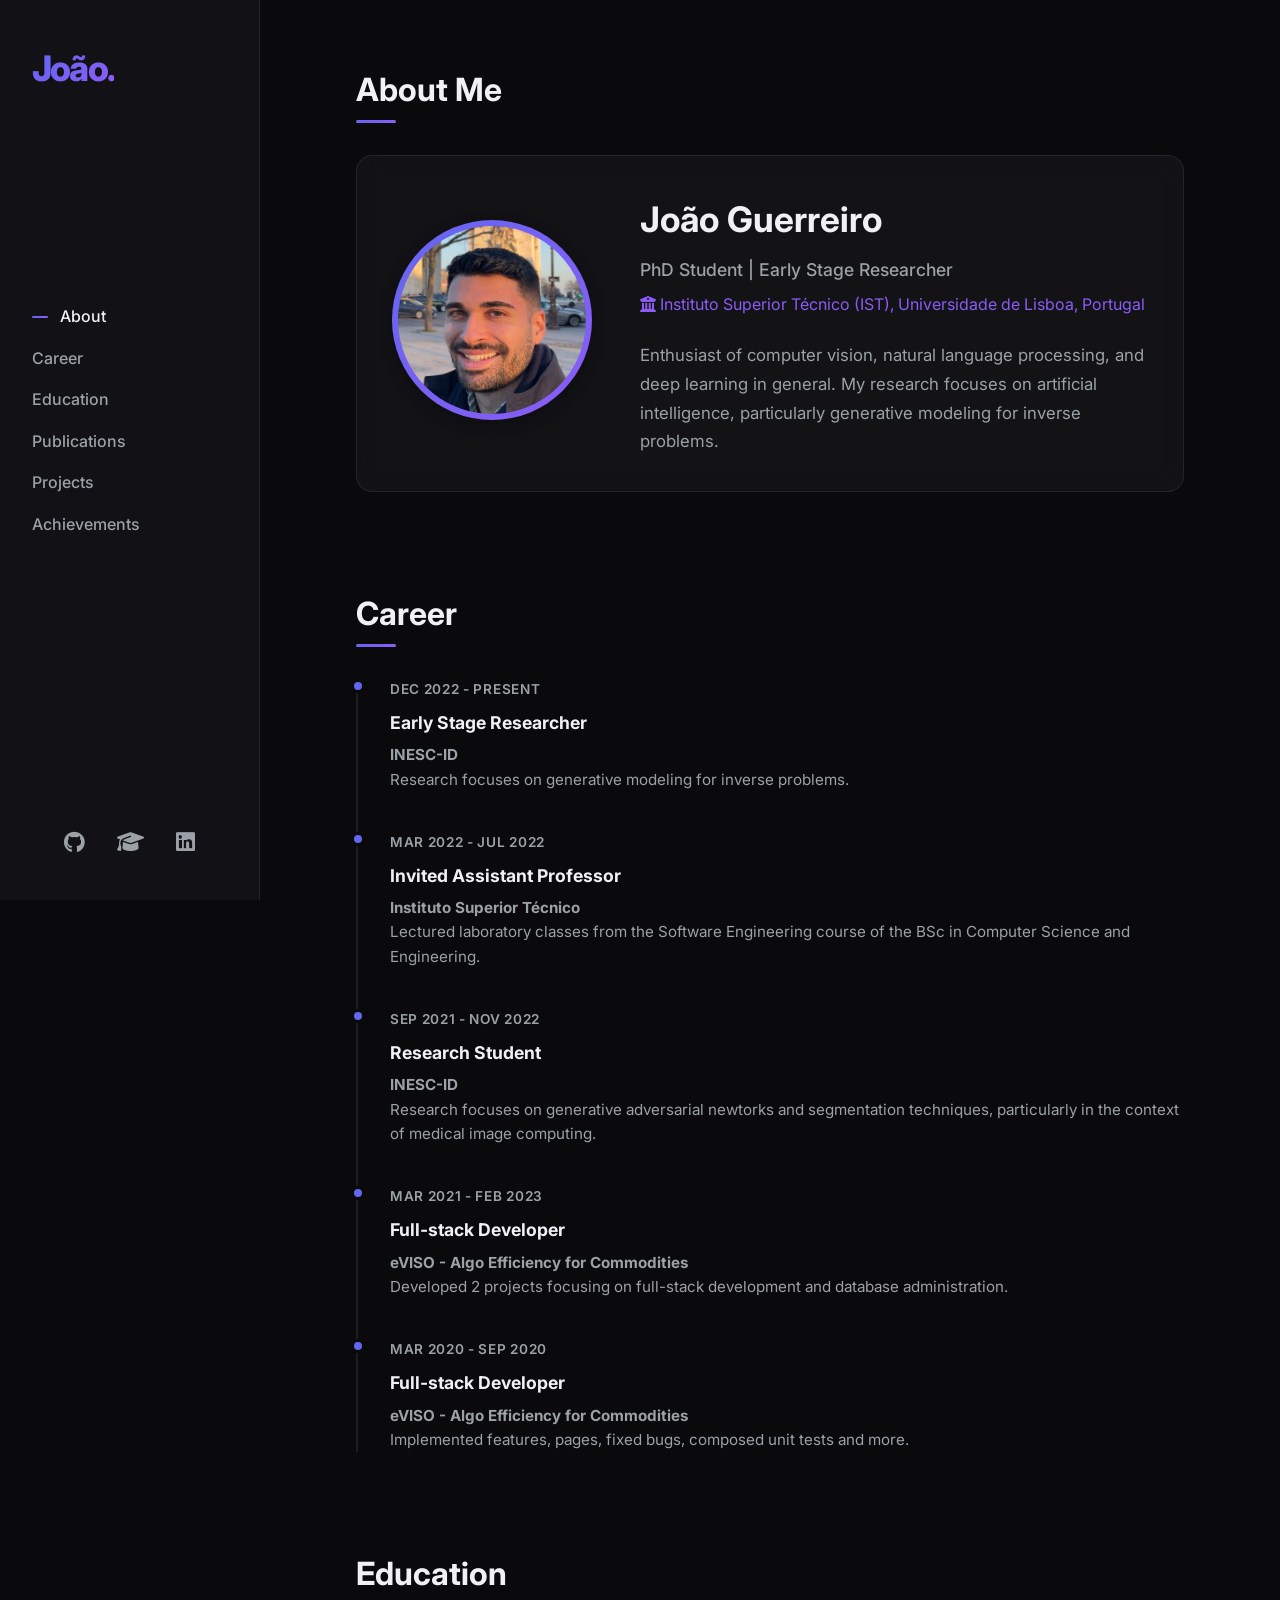
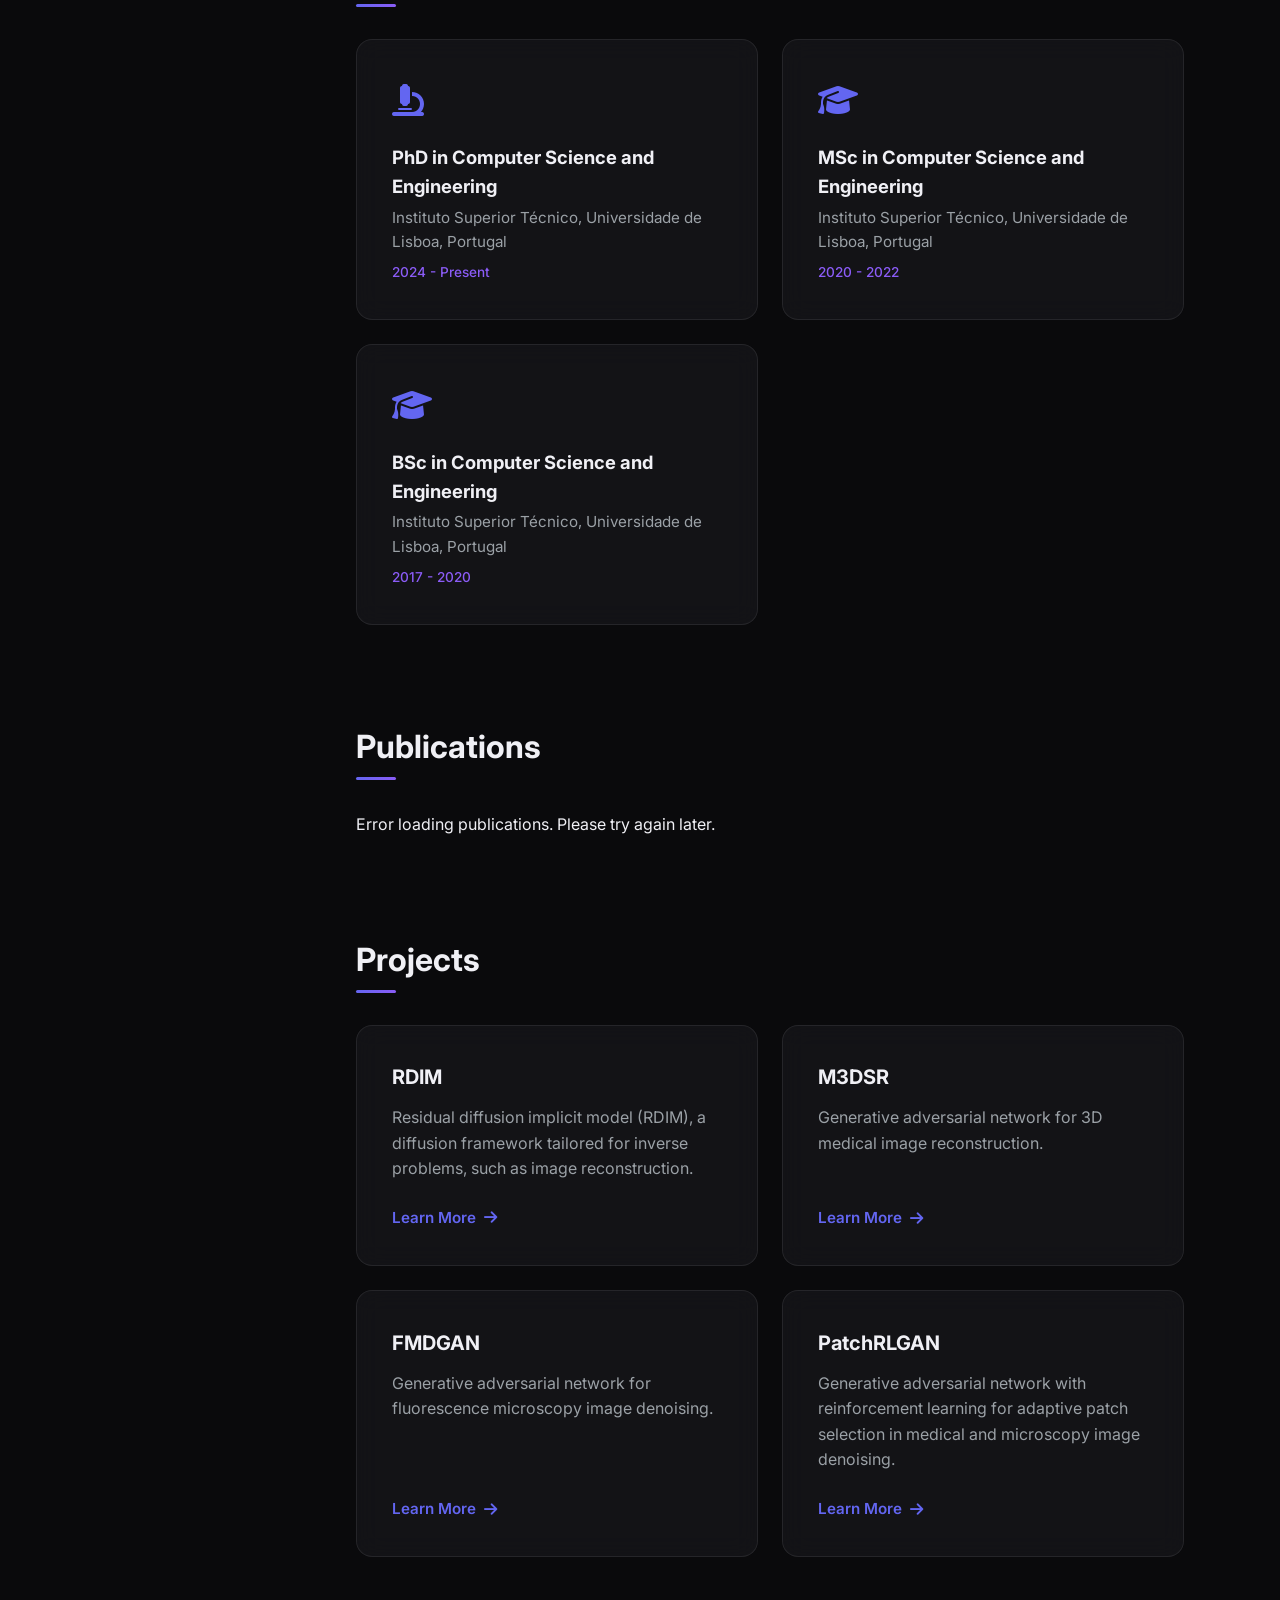
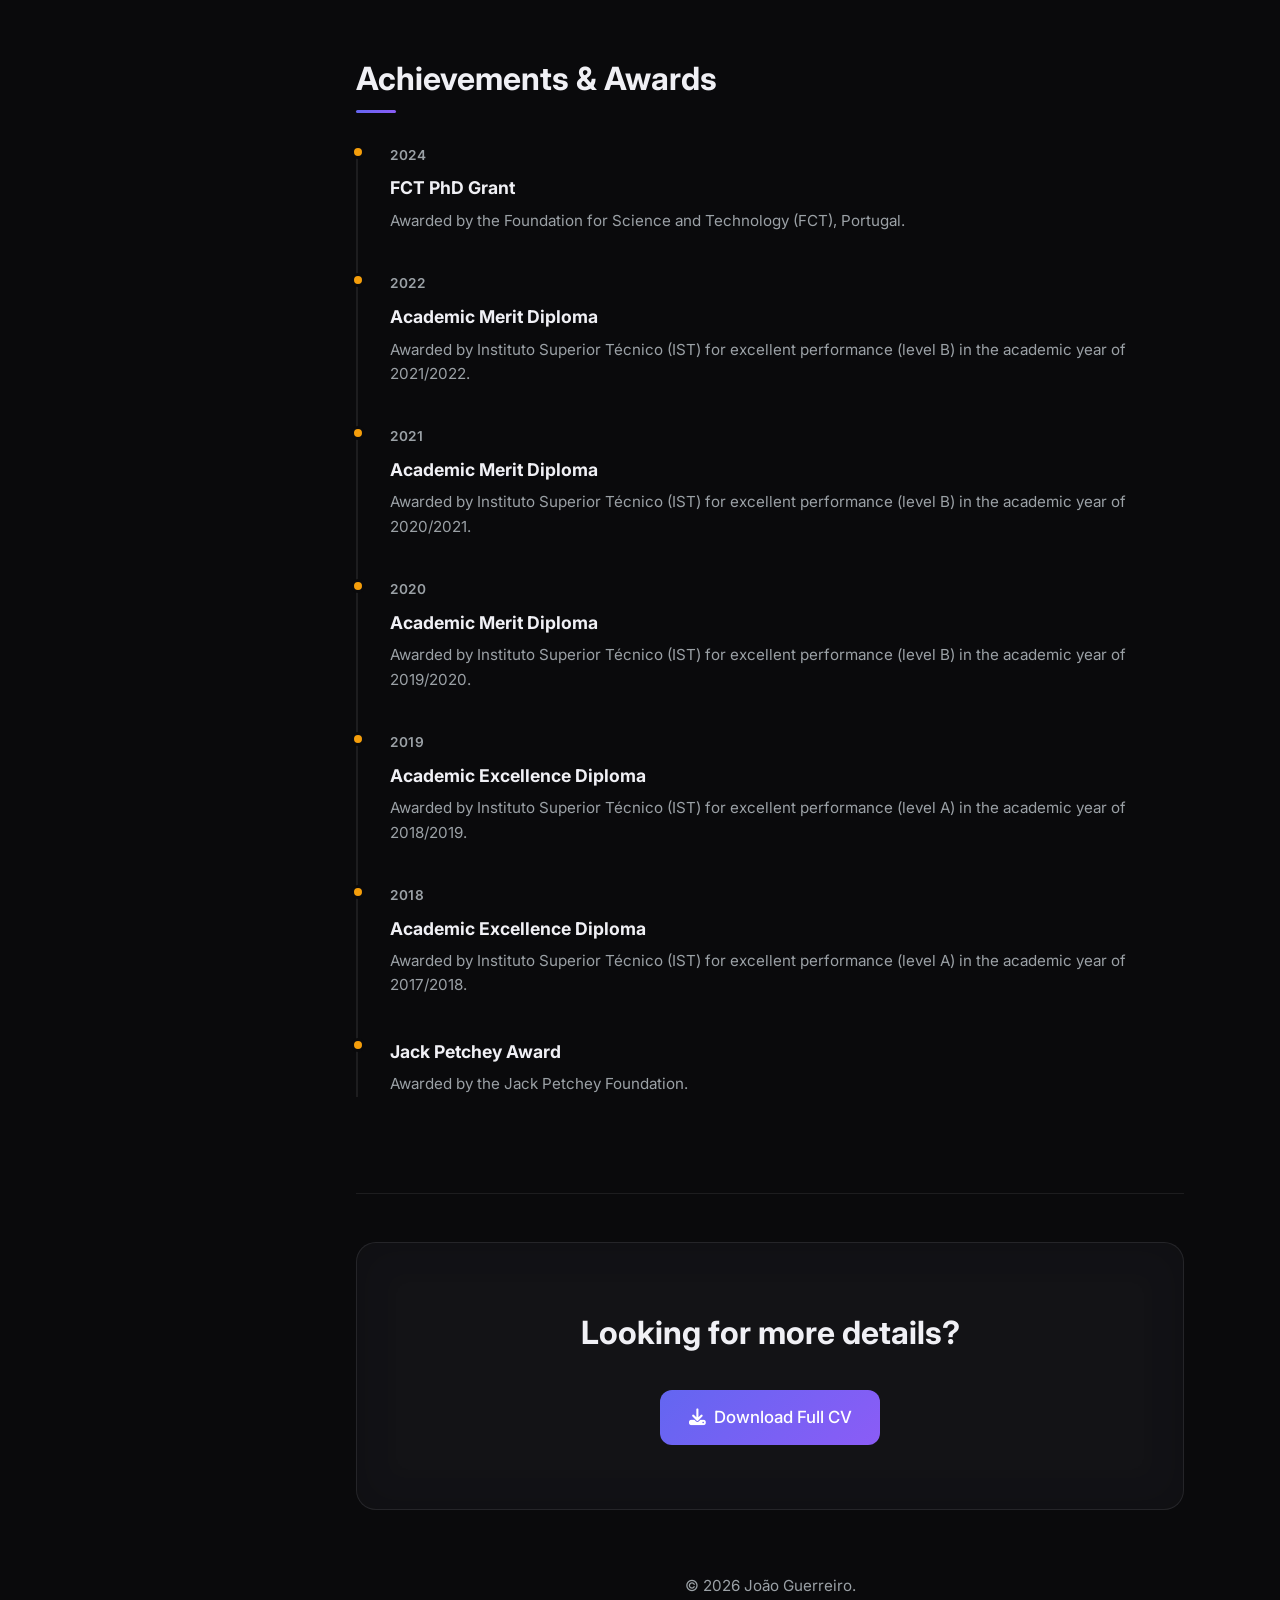
==== index.html @ 3d64bba7 "Initial portfolio commit" ====
<!DOCTYPE html>
<html lang="en">

<head>
    <meta charset="UTF-8">
    <meta name="viewport" content="width=device-width, initial-scale=1.0">
    <title>João Guerreiro | PhD Researcher</title>
    <meta name="description"
        content="Academic portfolio of João Guerreiro, PhD Researcher in Computer Science and Engineering at IST ULisboa.">
    <link rel="stylesheet" href="styles.css">
    <!-- Google Fonts: Inter -->
    <link href="https://fonts.googleapis.com/css2?family=Inter:wght@300;400;500;600;700&display=swap" rel="stylesheet">
    <!-- Font Awesome for Icons -->
    <link rel="stylesheet" href="https://cdnjs.cloudflare.com/ajax/libs/font-awesome/6.4.0/css/all.min.css">
</head>

<body>
    <!-- Sidebar Navigation -->
    <nav class="sidebar">
        <div class="logo">
            <a href="#about" class="gradient-text">João.</a>
        </div>
        <ul class="nav-links">
            <li><a href="#about" class="active">About</a></li>
            <!--li><a href="#news">News</a></li-->
            <li><a href="#career">Career</a></li>
            <li><a href="#education">Education</a></li>
            <li><a href="#publications">Publications</a></li>
            <li><a href="#projects">Projects</a></li>
            <li><a href="#achievements">Achievements</a></li>
        </ul>
        <div class="social-icons">
            <a href="https://github.com/joaolcguerreiro" target="_blank" aria-label="GitHub"><i
                    class="fab fa-github"></i></a>
            <a href="https://scholar.google.com/citations?user=a89cK-wAAAAJ" target="_blank"
                aria-label="Google Scholar"><i class="fas fa-graduation-cap"></i></a>
            <a href="https://www.linkedin.com/in/jo%C3%A3o-guerreiro-5097aa1a2/" target="_blank"
                aria-label="LinkedIn"><i class="fab fa-linkedin"></i></a>
        </div>
    </nav>

    <!-- Main Content Area -->
    <main class="content">
        <!-- About Section -->
        <section id="about" class="section fade-in">
            <h1 class="section-title">About Me</h1>
            <div class="profile-card glossy-card">
                <div class="profile-layout">
                    <div class="profile-pic">
                        <img src="profile.jpg" alt="João Guerreiro"
                            onerror="this.src='https://scholar.googleusercontent.com/citations?view_op=view_photo&user=a89cK-wAAAAJ&citpid=1'">
                    </div>
                    <div class="profile-content">
                        <h2>João Guerreiro</h2>
                        <p class="role">PhD Student | Early Stage Researcher</p>
                        <p class="institution"><i class="fas fa-university"></i> Instituto Superior Técnico (IST),
                            Universidade de Lisboa, Portugal</p>
                        <div class="profile-bio">
                            <p>Enthusiast of computer vision, natural language processing, and deep learning in general.
                                My research focuses on artificial intelligence, particularly generative modeling for
                                inverse problems.</p>
                        </div>
                    </div>
                </div>
            </div>
        </section>

        <!-- News Section -->
        <!--section id="news" class="section fade-in">
            <h1 class="section-title">News</h1>
            <div class="timeline">
                <div class="timeline-item">
                    <div class="timeline-dot"></div>
                    <div class="timeline-date">April 2026</div>
                    <div class="timeline-content">
                        <h4>Launched Academic Portfolio</h4>
                        <p>Welcome to my newly designed personal webpage!</p>
                    </div>
                </div>
                <div class="timeline-item">
                    <div class="timeline-dot"></div>
                    <div class="timeline-date">Add Your Latest News Here</div>
                    <div class="timeline-content">
                        <h4>[News Title]</h4>
                        <p>[Short description of an accepted paper, a talk given, or a new role starting]</p>
                    </div>
                </div>
            </div>
        </section-->

        <!-- Career Section -->
        <section id="career" class="section fade-in">
            <h1 class="section-title">Career</h1>
            <div class="timeline">
                <div class="timeline-item">
                    <div class="timeline-dot"></div>
                    <div class="timeline-date">Dec 2022 - Present</div>
                    <div class="timeline-content">
                        <h4>Early Stage Researcher</h4>
                        <p><strong>INESC-ID</strong><br>
                            Research focuses on generative modeling for inverse problems.</p>
                    </div>
                </div>
                <div class="timeline-item">
                    <div class="timeline-dot"></div>
                    <div class="timeline-date">Mar 2022 - Jul 2022</div>
                    <div class="timeline-content">
                        <h4>Invited Assistant Professor</h4>
                        <p><strong>Instituto Superior Técnico</strong><br>
                            Lectured laboratory classes from the Software Engineering course of the BSc in
                            Computer Science and Engineering.</p>
                    </div>
                </div>
                <div class="timeline-item">
                    <div class="timeline-dot"></div>
                    <div class="timeline-date">Sep 2021 - Nov 2022</div>
                    <div class="timeline-content">
                        <h4>Research Student</h4>
                        <p><strong>INESC-ID</strong><br>
                            Research focuses on generative adversarial newtorks and segmentation techniques,
                            particularly in the context of
                            medical image computing.</p>
                    </div>
                </div>
                <div class="timeline-item">
                    <div class="timeline-dot"></div>
                    <div class="timeline-date">Mar 2021 - Feb 2023</div>
                    <div class="timeline-content">
                        <h4>Full-stack Developer</h4>
                        <p><strong>eVISO - Algo Efficiency for Commodities</strong><br>
                            Developed 2 projects focusing on full-stack development and database administration.</p>
                    </div>
                </div>
                <div class="timeline-item">
                    <div class="timeline-dot"></div>
                    <div class="timeline-date">Mar 2020 - Sep 2020</div>
                    <div class="timeline-content">
                        <h4>Full-stack Developer</h4>
                        <p><strong>eVISO - Algo Efficiency for Commodities</strong><br>
                            Implemented features, pages, fixed bugs, composed unit tests and more.</p>
                    </div>
                </div>

                <!-- EXAMPLE TEMPLATE FOR FUTURE ROLES -->
                <!--
                <div class="timeline-item">
                    <div class="timeline-dot"></div>
                    <div class="timeline-date">Month Year - Month Year</div>
                    <div class="timeline-content">
                        <h4>Your Role Title</h4>
                        <p><strong>Company / Institution</strong><br>
                        Description of your work, projects, and achievements.</p>
                    </div>
                </div>
                -->
            </div>
        </section>

        <!-- Education Section -->

        <section id="education" class="section fade-in">
            <h1 class="section-title">Education</h1>
            <div class="education-grid">
                <div class="edu-card glossy-card">
                    <div class="edu-icon"><i class="fas fa-microscope"></i></div>
                    <div class="edu-details">
                        <h3>PhD in Computer Science and Engineering</h3>
                        <p class="edu-school">Instituto Superior Técnico, Universidade de Lisboa, Portugal</p>
                        <p class="edu-date">2024 - Present</p>
                    </div>
                </div>
                <div class="edu-card glossy-card">
                    <div class="edu-icon"><i class="fas fa-graduation-cap"></i></div>
                    <div class="edu-details">
                        <h3>MSc in Computer Science and Engineering</h3>
                        <p class="edu-school">Instituto Superior Técnico, Universidade de Lisboa, Portugal</p>
                        <p class="edu-date">2020 - 2022</p>
                    </div>
                </div>
                <div class="edu-card glossy-card">
                    <div class="edu-icon"><i class="fas fa-graduation-cap"></i></div>
                    <div class="edu-details">
                        <h3>BSc in Computer Science and Engineering</h3>
                        <p class="edu-school">Instituto Superior Técnico, Universidade de Lisboa, Portugal</p>
                        <p class="edu-date">2017 - 2020</p>
                    </div>
                </div>
            </div>
        </section>

        <!-- Publications Section -->
        <section id="publications" class="section fade-in">
            <h1 class="section-title">Publications</h1>
            <div class="papers-list" id="publications-container">
                <p>Loading publications from Google Scholar...</p>
                <!-- JS will populate these -->
            </div>
        </section>

        <!-- Projects Section -->
        <section id="projects" class="section fade-in">
            <h1 class="section-title">Projects</h1>
            <div class="projects-grid">
                <div class="project-card glossy-card">
                    <h3>RDIM</h3>
                    <p>Residual diffusion implicit model (RDIM), a diffusion framework tailored for inverse problems,
                        such as image reconstruction.</p>
                    <a href="https://github.com/joaolcguerreiro/RDIM" class="project-link">Learn More <i
                            class="fas fa-arrow-right"></i></a>
                </div>
                <div class="project-card glossy-card">
                    <h3>M3DSR</h3>
                    <p>Generative adversarial network for 3D medical image reconstruction.</p>
                    <a href="https://github.com/joaolcguerreiro/M3DSR" class="project-link">Learn More <i
                            class="fas fa-arrow-right"></i></a>
                </div>
                <div class="project-card glossy-card">
                    <h3>FMDGAN</h3>
                    <p>Generative adversarial network for fluorescence microscopy image denoising.</p>
                    <a href="https://github.com/joaolcguerreiro/FMDGAN" class="project-link">Learn More <i
                            class="fas fa-arrow-right"></i></a>
                </div>
                <div class="project-card glossy-card">
                    <h3>PatchRLGAN</h3>
                    <p>Generative adversarial network with reinforcement learning for adaptive patch selection in
                        medical and microscopy image denoising.</p>
                    <a href="https://github.com/joaolcguerreiro/PatchRLGAN" class="project-link">Learn More <i
                            class="fas fa-arrow-right"></i></a>
                </div>
                <!--div class="project-card glossy-card">
                    <h3>Project Alpha</h3>
                    <p>An open-source library for xyz implementations. Used by researchers to optimize training.</p>
                    <a href="#" class="project-link">Learn More <i class="fas fa-arrow-right"></i></a>
                </div-->
            </div>
        </section>

        <!-- Achievements Section -->
        <section id="achievements" class="section fade-in">
            <h1 class="section-title">Achievements & Awards</h1>
            <div class="timeline">
                <div class="timeline-item">
                    <div class="timeline-dot achieve-dot"></div>
                    <div class="timeline-date">2024</div>
                    <div class="timeline-content">
                        <h4>FCT PhD Grant</h4>
                        <p>Awarded by the Foundation for Science and Technology (FCT), Portugal.</p>
                    </div>
                </div>
                <div class="timeline-item">
                    <div class="timeline-dot achieve-dot"></div>
                    <div class="timeline-date">2022</div>
                    <div class="timeline-content">
                        <h4>Academic Merit Diploma</h4>
                        <p>Awarded by Instituto Superior Técnico (IST) for excellent performance (level B) in the
                            academic year of 2021/2022.</p>
                    </div>
                </div>
                <div class="timeline-item">
                    <div class="timeline-dot achieve-dot"></div>
                    <div class="timeline-date">2021</div>
                    <div class="timeline-content">
                        <h4>Academic Merit Diploma</h4>
                        <p>Awarded by Instituto Superior Técnico (IST) for excellent performance (level B) in the
                            academic year of 2020/2021.</p>
                    </div>
                </div>
                <div class="timeline-item">
                    <div class="timeline-dot achieve-dot"></div>
                    <div class="timeline-date">2020</div>
                    <div class="timeline-content">
                        <h4>Academic Merit Diploma</h4>
                        <p>Awarded by Instituto Superior Técnico (IST) for excellent performance (level B) in the
                            academic year of 2019/2020.</p>
                    </div>
                </div>
                <div class="timeline-item">
                    <div class="timeline-dot achieve-dot"></div>
                    <div class="timeline-date">2019</div>
                    <div class="timeline-content">
                        <h4>Academic Excellence Diploma</h4>
                        <p>Awarded by Instituto Superior Técnico (IST) for excellent performance (level A) in the
                            academic year of 2018/2019.</p>
                    </div>
                </div>
                <div class="timeline-item">
                    <div class="timeline-dot achieve-dot"></div>
                    <div class="timeline-date">2018</div>
                    <div class="timeline-content">
                        <h4>Academic Excellence Diploma</h4>
                        <p>Awarded by Instituto Superior Técnico (IST) for excellent performance (level A) in the
                            academic year of 2017/2018.</p>
                    </div>
                </div>
                <div class="timeline-item">
                    <div class="timeline-dot achieve-dot"></div>
                    <div class="timeline-content">
                        <h4>Jack Petchey Award</h4>
                        <p>Awarded by the Jack Petchey Foundation.</p>
                    </div>
                </div>
                <!--div class="timeline-item">
                    <div class="timeline-dot achieve-dot"></div>
                    <div class="timeline-date">Year</div>
                    <div class="timeline-content">
                        <h4>Best Paper Award / Honorable Mention</h4>
                        <p>At International Conference on XYZ.</p>
                    </div>
                </div>-->
            </div>
        </section>

        <!-- CV Download / Footer -->
        <footer class="footer fade-in">
            <div class="cv-cta">
                <h2>Looking for more details?</h2>
                <a href="#" class="btn-pill btn-cv"><i class="fas fa-download"></i> Download Full CV</a>
            </div>
            <p>&copy; 2026 João Guerreiro.</p>
        </footer>

    </main>
    <script src="script.js"></script>
</body>

</html>
---- styles.css ----
/* Core Design System & Variables */
:root {
    --bg-main: #0a0a0c;
    --bg-sidebar: #121216;
    --bg-card: rgba(25, 25, 30, 0.6);
    --border-color: rgba(255, 255, 255, 0.08);

    --text-primary: #f0f0f5;
    --text-secondary: #9ba1a6;

    --accent-primary: #6366f1;
    /* Indigo */
    --accent-secondary: #8b5cf6;
    /* Violet */
    --accent-gradient: linear-gradient(135deg, var(--accent-primary), var(--accent-secondary));

    --font-main: 'Inter', -apple-system, BlinkMacSystemFont, "Segoe UI", Roboto, sans-serif;

    --transition-smooth: all 0.3s cubic-bezier(0.4, 0, 0.2, 1);
}

* {
    margin: 0;
    padding: 0;
    box-sizing: border-box;
}

html {
    scroll-behavior: smooth;
}

body {
    font-family: var(--font-main);
    background-color: var(--bg-main);
    color: var(--text-primary);
    display: flex;
    min-height: 100vh;
    line-height: 1.6;
}

/* Layout */
.sidebar {
    width: 260px;
    background-color: var(--bg-sidebar);
    border-right: 1px solid var(--border-color);
    padding: 2.5rem 2rem;
    position: fixed;
    height: 100vh;
    display: flex;
    flex-direction: column;
    justify-content: space-between;
    z-index: 100;
}

.content {
    margin-left: 260px;
    padding: 4rem 6rem;
    max-width: 1200px;
    width: 100%;
}

/* Sidebar Styling */
.logo a {
    font-size: 2.2rem;
    font-weight: 800;
    text-decoration: none;
    letter-spacing: -0.05em;
}

.gradient-text {
    background: var(--accent-gradient);
    -webkit-background-clip: text;
    -webkit-text-fill-color: transparent;
    background-clip: text;
}

.nav-links {
    list-style: none;
    margin-top: -4rem;
}

.nav-links li {
    margin-bottom: 1rem;
}

.nav-links a {
    color: var(--text-secondary);
    text-decoration: none;
    font-size: 1rem;
    font-weight: 500;
    transition: var(--transition-smooth);
    display: flex;
    align-items: center;
}

.nav-links a::before {
    content: '';
    display: inline-block;
    width: 0;
    height: 2px;
    background: var(--accent-gradient);
    margin-right: 0px;
    transition: var(--transition-smooth);
    border-radius: 2px;
}

.nav-links a:hover,
.nav-links a.active {
    color: var(--text-primary);
}

.nav-links a:hover::before,
.nav-links a.active::before {
    width: 16px;
    margin-right: 12px;
}

.social-icons {
    display: flex;
    justify-content: center;
    gap: 2rem;
}

.social-icons a {
    color: var(--text-secondary);
    font-size: 1.35rem;
    transition: var(--transition-smooth);
}

.social-icons a:hover {
    color: var(--accent-secondary);
    transform: translateY(-2px) scale(1.1);
}

/* Common Section Styles */
.section {
    margin-bottom: 6rem;
    scroll-margin-top: 4rem;
    /* For smooth scrolling offset */
}

.section-title {
    font-size: 2rem;
    font-weight: 700;
    margin-bottom: 2.5rem;
    position: relative;
    display: inline-block;
}

.section-title::after {
    content: '';
    position: absolute;
    bottom: -8px;
    left: 0;
    width: 40px;
    height: 3px;
    background: var(--accent-gradient);
    border-radius: 2px;
}

/* Glossy Cards */
.glossy-card {
    background: var(--bg-card);
    backdrop-filter: blur(12px);
    border: 1px solid var(--border-color);
    border-radius: 16px;
    padding: 2.2rem;
    transition: var(--transition-smooth);
}

.glossy-card:hover {
    transform: translateY(-4px);
    border-color: rgba(255, 255, 255, 0.15);
    box-shadow: 0 10px 30px -10px rgba(0, 0, 0, 0.5);
}

/* Profile Section */
.profile-card {
    display: flex;
}

.profile-layout {
    display: flex;
    flex-direction: row;
    gap: 3rem;
    align-items: center;
}

.profile-pic img {
    width: 200px;
    height: 200px;
    border-radius: 50%;
    object-fit: cover;
    padding: 6px;
    background: var(--accent-gradient);
    box-shadow: 0 4px 15px rgba(0, 0, 0, 0.3);
}

.profile-content {
    display: flex;
    flex-direction: column;
    gap: 0.5rem;
}

.profile-content h2 {
    font-size: 2.2rem;
    margin-bottom: 0px;
}

.profile-content .role {
    color: var(--text-secondary);
    font-weight: 500;
    font-size: 1.1rem;
}

.profile-content .institution {
    color: var(--accent-secondary);
    font-size: 1rem;
    margin-bottom: 1rem;
}

.profile-bio p {
    font-size: 1.05rem;
    line-height: 1.7;
    color: var(--text-secondary);
}

/* Timeline (News & Achievements) */
.timeline {
    border-left: 2px solid var(--border-color);
    padding-left: 2rem;
    display: flex;
    flex-direction: column;
    gap: 2.5rem;
}

.timeline-item {
    position: relative;
}

.timeline-dot {
    position: absolute;
    left: -2rem;
    transform: translateX(-50%);
    width: 14px;
    height: 14px;
    border-radius: 50%;
    background-color: var(--accent-primary);
    border: 3px solid var(--bg-main);
}

.achieve-dot {
    background-color: #f59e0b;
    /* Amber for achievements */
}

.timeline-date {
    font-size: 0.85rem;
    color: var(--text-secondary);
    margin-bottom: 0.5rem;
    font-weight: 600;
    text-transform: uppercase;
    letter-spacing: 0.05em;
}

.timeline-content h4 {
    margin-bottom: 0.4rem;
    color: #f0f0f5;
    font-size: 1.1rem;
}

.timeline-content p {
    color: var(--text-secondary);
    font-size: 0.95rem;
}

/* Education Grid */
.education-grid,
.projects-grid {
    display: grid;
    grid-template-columns: repeat(auto-fill, minmax(300px, 1fr));
    gap: 1.5rem;
}

.edu-card {
    display: flex;
    flex-direction: column;
    gap: 1rem;
}

.edu-icon {
    font-size: 2rem;
    color: var(--accent-primary);
}

.edu-details h3 {
    font-size: 1.15rem;
    margin-bottom: 0.25rem;
}

.edu-school {
    color: var(--text-secondary);
    font-size: 0.95rem;
}

.edu-date {
    font-size: 0.85rem;
    color: var(--accent-secondary);
    margin-top: 0.5rem;
    font-weight: 500;
}

/* Publications */
.papers-list {
    display: flex;
    flex-direction: column;
    gap: 1.5rem;
}

.paper-title {
    font-size: 1.25rem;
    margin-bottom: 0.5rem;
}

.paper-authors {
    color: var(--text-secondary);
    font-size: 1rem;
    margin-bottom: 0.35rem;
}

.paper-venue {
    color: var(--accent-secondary);
    font-size: 0.9rem;
    font-weight: 500;
    margin-bottom: 1.5rem;
}

.paper-links {
    display: flex;
    gap: 1rem;
    flex-wrap: wrap;
}

/* Buttons */
.btn-pill {
    padding: 0.4rem 1.2rem;
    border-radius: 999px;
    font-size: 0.9rem;
    font-weight: 500;
    text-decoration: none;
    transition: var(--transition-smooth);
    display: flex;
    align-items: center;
    gap: 0.5rem;
}

.btn-primary {
    background: var(--accent-primary);
    color: white;
}

.btn-primary:hover {
    background: var(--accent-secondary);
    transform: translateY(-2px);
    box-shadow: 0 4px 15px rgba(99, 102, 241, 0.4);
}

.btn-secondary {
    background: rgba(255, 255, 255, 0.08);
    color: var(--text-primary);
}

.btn-secondary:hover {
    background: rgba(255, 255, 255, 0.15);
    transform: translateY(-2px);
}

.btn-cv {
    background: var(--accent-gradient);
    color: white;
    padding: 0.9rem 1.8rem;
    font-size: 1.05rem;
    display: inline-flex;
    margin-top: 1rem;
    border-radius: 12px;
}

.btn-cv:hover {
    box-shadow: 0 8px 25px rgba(139, 92, 246, 0.5);
    transform: translateY(-4px);
}

/* Projects */
.project-card {
    display: flex;
    flex-direction: column;
}

.project-card h3 {
    margin-bottom: 0.75rem;
    font-size: 1.25rem;
}

.project-card p {
    color: var(--text-secondary);
    font-size: 1rem;
    margin-bottom: 1.5rem;
    flex-grow: 1;
}

.project-link {
    color: var(--accent-primary);
    text-decoration: none;
    font-weight: 600;
    font-size: 0.95rem;
    display: inline-flex;
    align-items: center;
    gap: 0.5rem;
    transition: var(--transition-smooth);
}

.project-link:hover {
    gap: 0.8rem;
    color: var(--accent-secondary);
}

/* Footer / CV CTA */
.footer {
    text-align: center;
    padding-top: 3rem;
    padding-bottom: 3rem;
    border-top: 1px solid var(--border-color);
}

.cv-cta {
    margin-bottom: 4rem;
    padding: 4rem 2rem;
    background: var(--bg-card);
    border-radius: 20px;
    border: 1px solid var(--border-color);
    box-shadow: inset 0 0 40px rgba(0, 0, 0, 0.2);
}

.cv-cta h2 {
    font-size: 2rem;
    margin-bottom: 1rem;
}

.footer p {
    color: var(--text-secondary);
    font-size: 0.95rem;
}

/* Animations */
.fade-in {
    opacity: 0;
    transform: translateY(25px);
    transition: opacity 0.8s ease-out, transform 0.8s ease-out;
}

.fade-in.visible {
    opacity: 1;
    transform: translateY(0);
}

/* Responsive */
@media (max-width: 1024px) {
    .content {
        padding: 3rem 4rem;
        max-width: 100%;
    }
}

@media (max-width: 900px) {
    body {
        flex-direction: column;
    }

    .sidebar {
        width: 100%;
        height: auto;
        position: relative;
        padding: 1.5rem 2rem;
        flex-direction: row;
        align-items: center;
        border-right: none;
        border-bottom: 1px solid var(--border-color);
        z-index: 100;
        backdrop-filter: blur(10px);
        background-color: rgba(18, 18, 22, 0.9);
    }

    .logo a {
        font-size: 1.8rem;
    }

    .nav-links {
        display: none;
        /* Hide on mobile by default */
    }

    .social-icons {
        margin-top: 0;
    }

    .content {
        margin-left: 0;
        padding: 2rem 1.5rem;
    }

    .section-title {
        font-size: 1.8rem;
    }

    .profile-layout {
        flex-direction: column;
        text-align: center;
        gap: 1.5rem;
    }
}
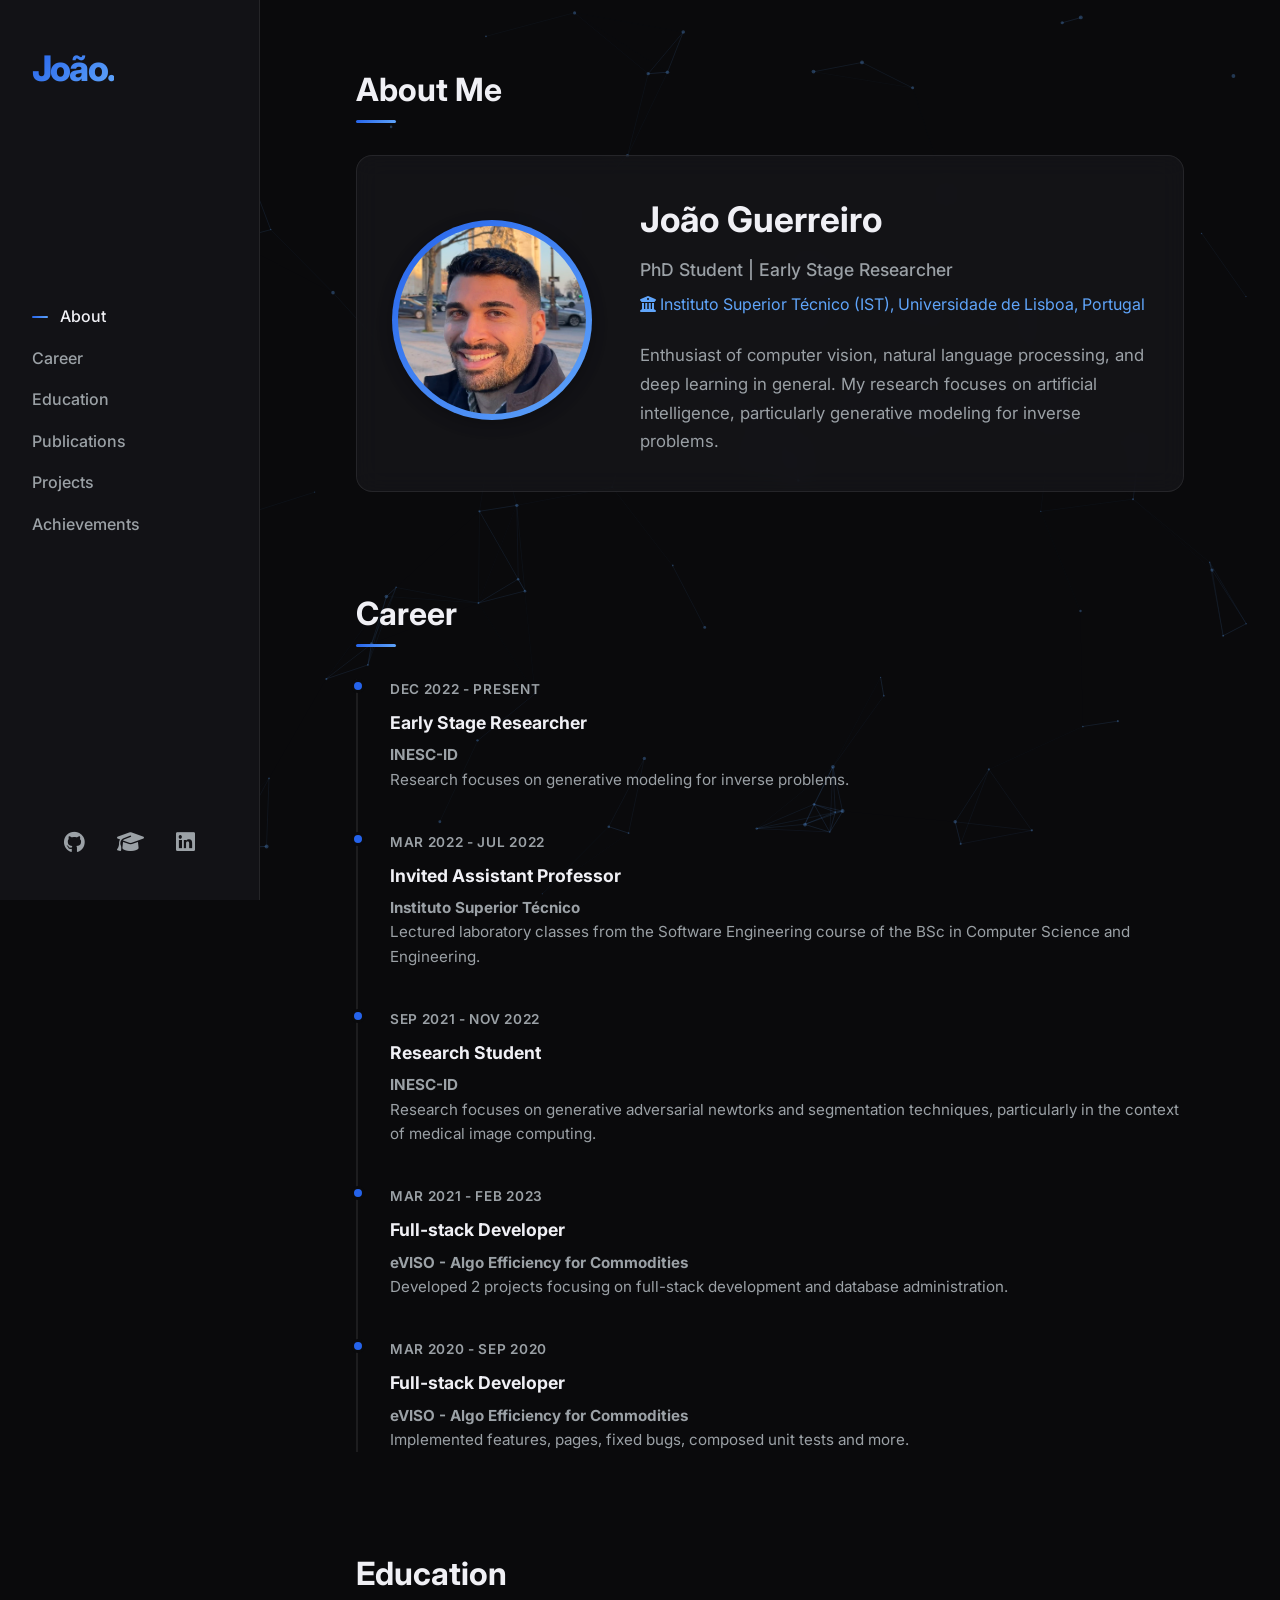
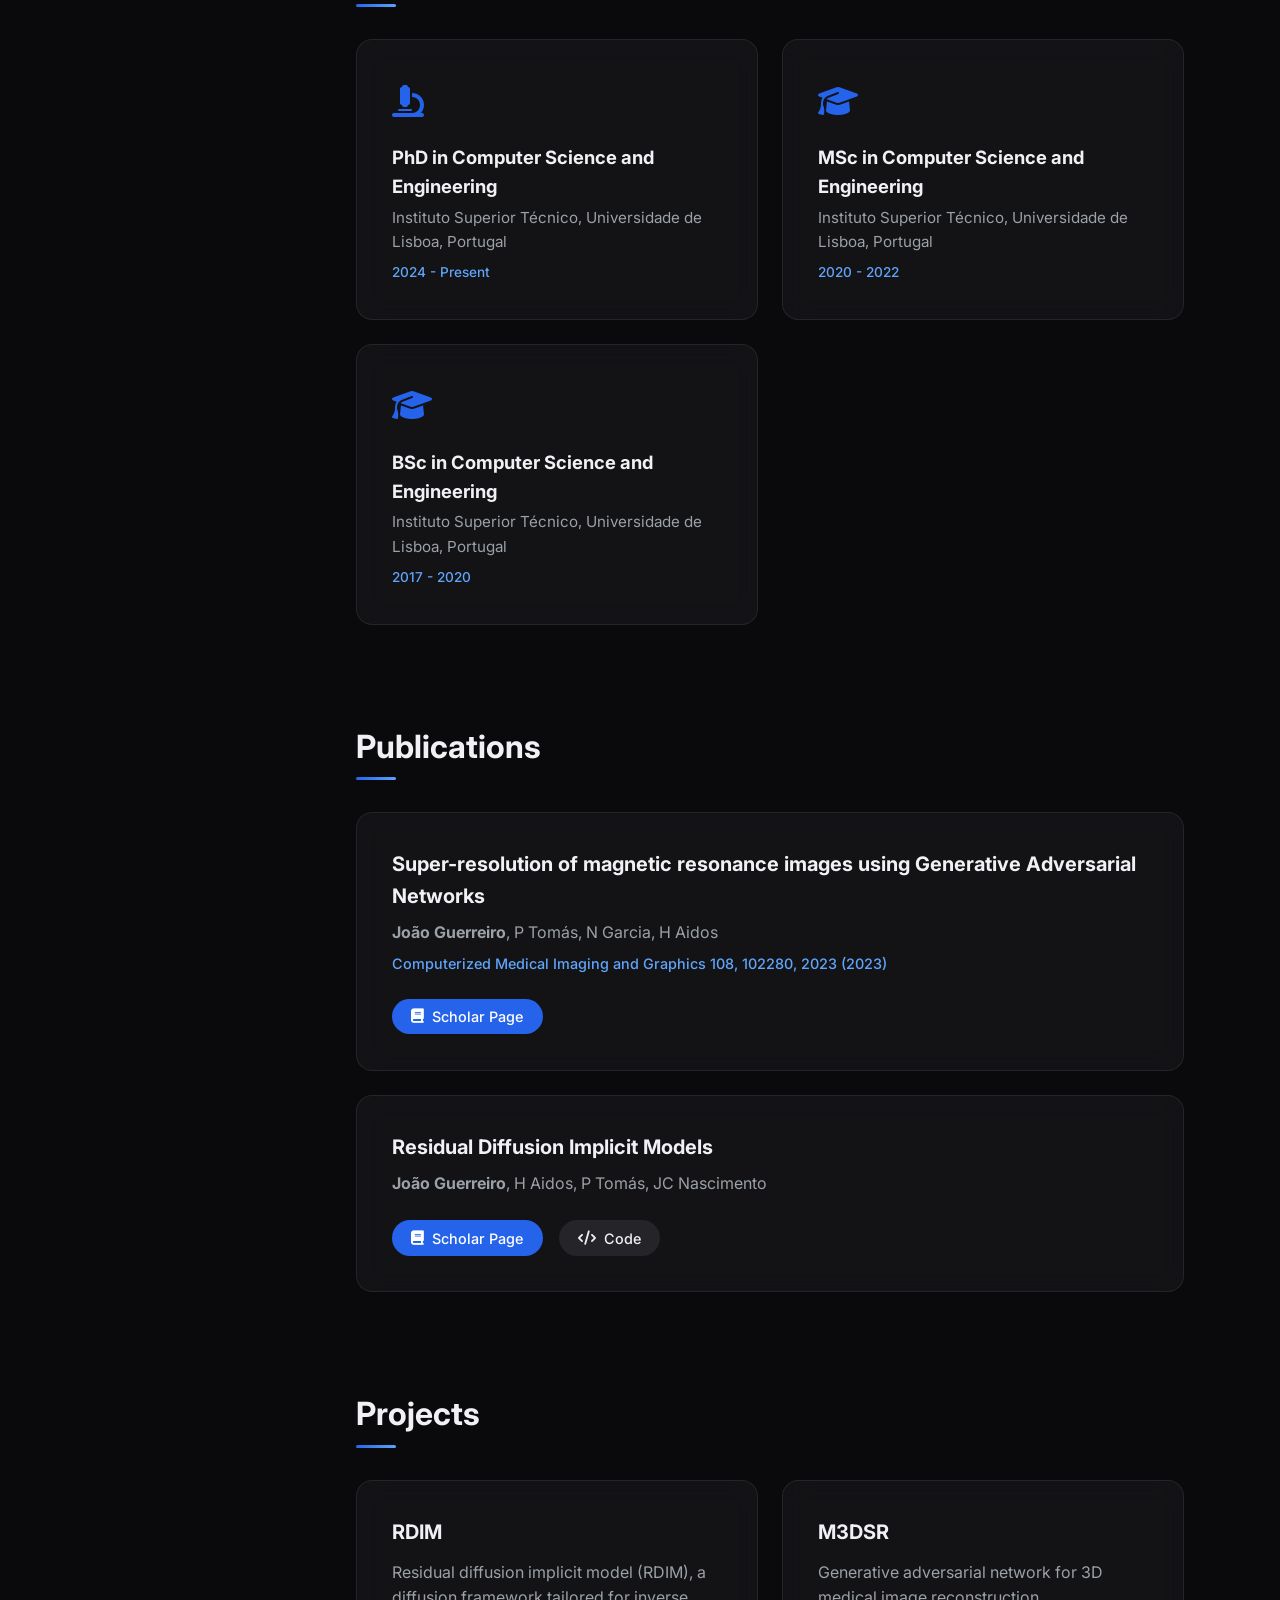
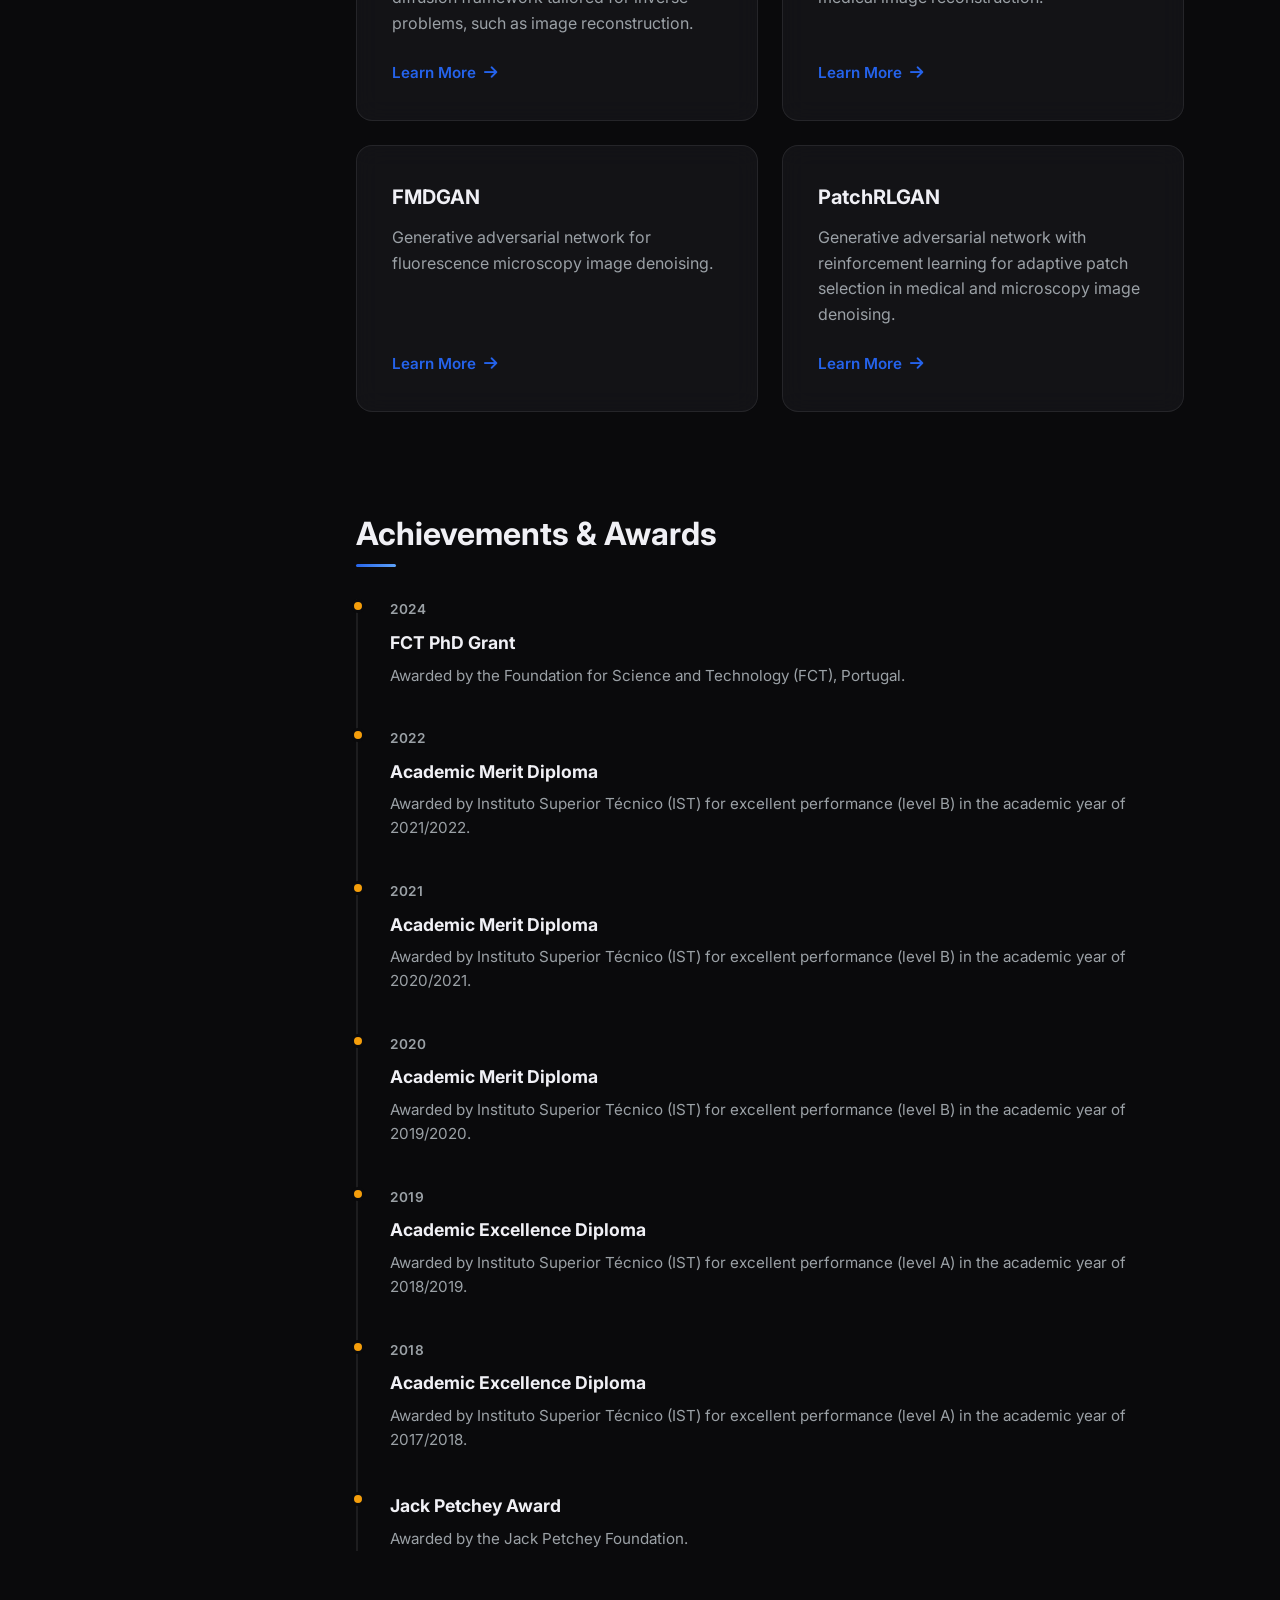
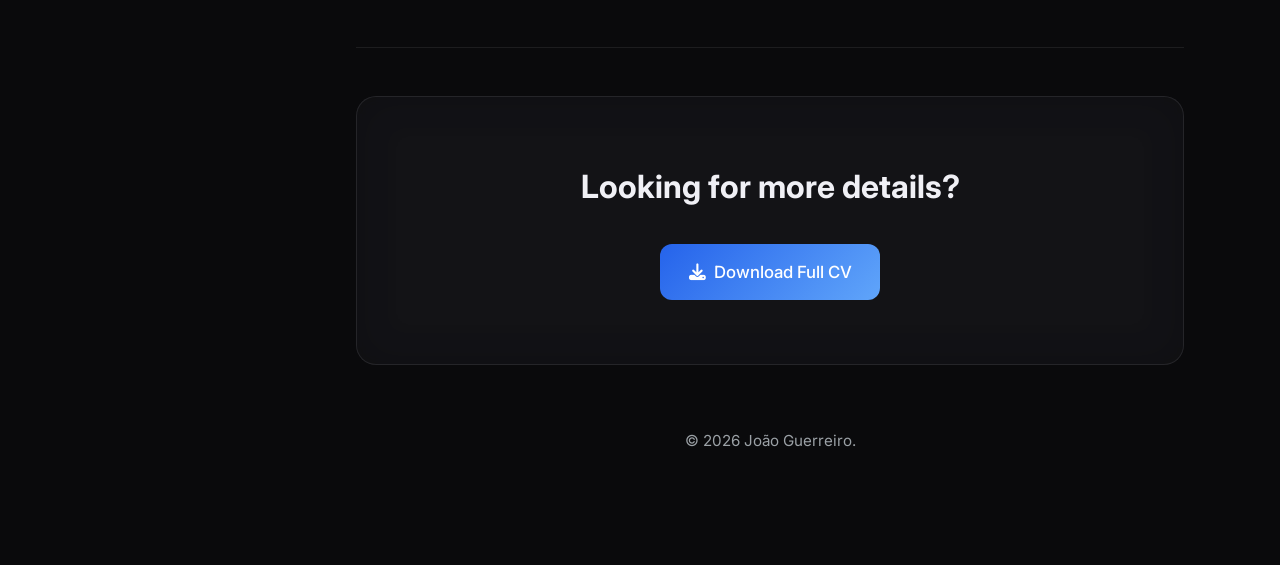
==== commit 0cd8976e: "Add interactive flowing graph background visualization" ====
--- a/index.html
+++ b/index.html
@@ -15,6 +15,7 @@
 </head>
 
 <body>
+    <canvas id="bg-canvas"></canvas>
     <!-- Sidebar Navigation -->
     <nav class="sidebar">
         <div class="logo">
@@ -321,6 +322,7 @@
 
     </main>
     <script src="script.js"></script>
+    <script src="graph.js"></script>
 </body>
 
 </html>
--- a/styles.css
+++ b/styles.css
@@ -8,10 +8,10 @@
     --text-primary: #f0f0f5;
     --text-secondary: #9ba1a6;
 
-    --accent-primary: #6366f1;
-    /* Indigo */
-    --accent-secondary: #8b5cf6;
-    /* Violet */
+    --accent-primary: #2563eb;
+    /* Classic Royal Blue */
+    --accent-secondary: #60a5fa;
+    /* Light Professional Blue */
     --accent-gradient: linear-gradient(135deg, var(--accent-primary), var(--accent-secondary));
 
     --font-main: 'Inter', -apple-system, BlinkMacSystemFont, "Segoe UI", Roboto, sans-serif;
@@ -36,6 +36,16 @@
     display: flex;
     min-height: 100vh;
     line-height: 1.6;
+}
+
+#bg-canvas {
+    position: fixed;
+    top: 0;
+    left: 0;
+    width: 100vw;
+    height: 100vh;
+    z-index: -1;
+    pointer-events: none; /* allows clicking through it */
 }
 
 /* Layout */
@@ -436,6 +446,7 @@
     margin-bottom: 4rem;
     padding: 4rem 2rem;
     background: var(--bg-card);
+    backdrop-filter: blur(12px);
     border-radius: 20px;
     border: 1px solid var(--border-color);
     box-shadow: inset 0 0 40px rgba(0, 0, 0, 0.2);
